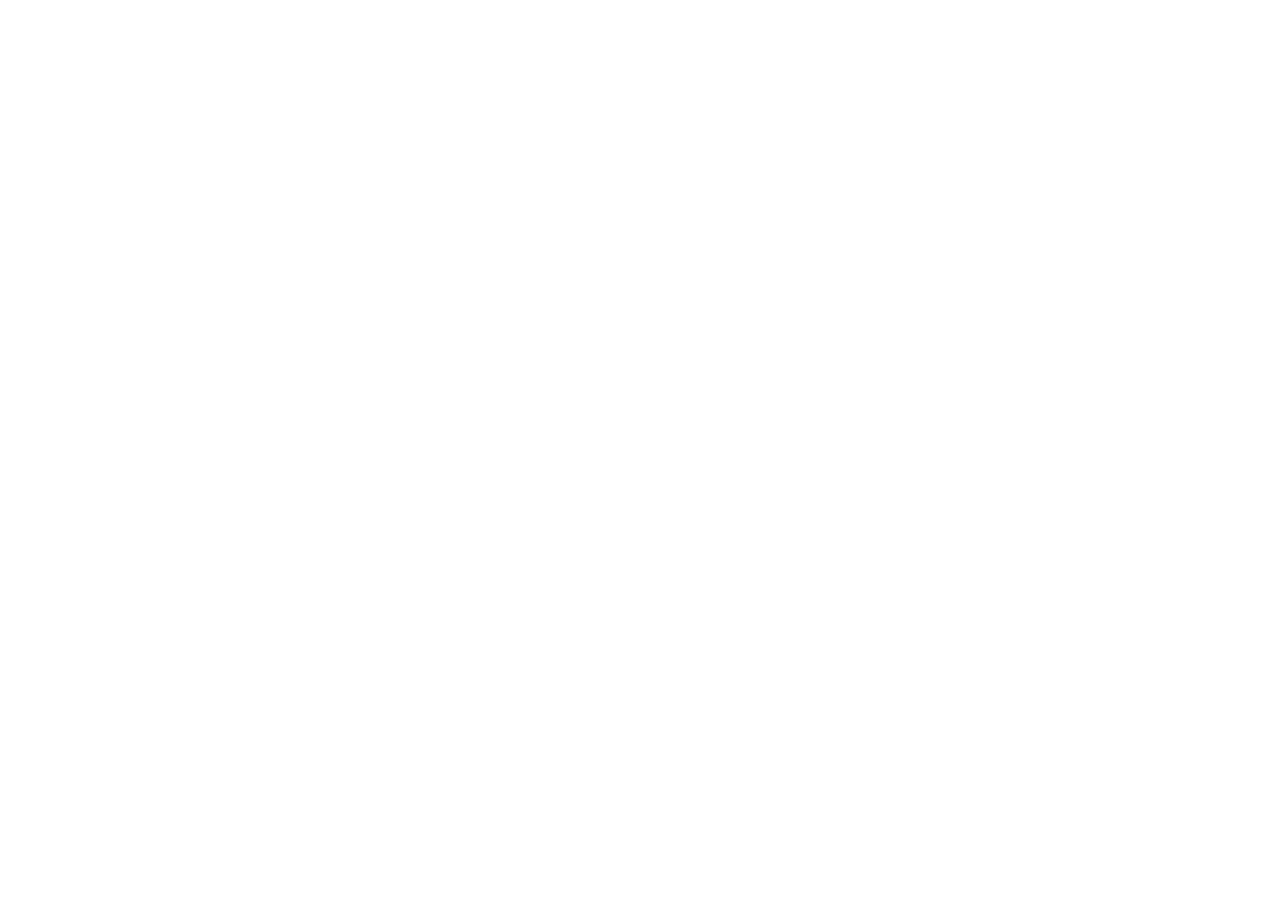
==== portfolio.html @ ed696833 "adding" ====
<!DOCTYPE html>
<html lang="ru">
<head>
    <meta charset="UTF-8">
    <meta http-equiv="X-UA-Compatible" content="IE=edge">
    <meta name="viewport" content="width=device-width, initial-scale=1.0">
    <title>Web Studio</title>
    <link rel="preconnect" href="https://fonts.googleapis.com">
    <link rel="preconnect" href="https://fonts.gstatic.com" crossorigin>
    <link href="https://fonts.googleapis.com/css2?family=Raleway:wght@700&family=Roboto:wght@400;500;700;900&display=swap" rel="stylesheet">
    <link rel="stylesheet" href="css/styles.css">
</head>

<body>
    
</body>
</html>
---- css/styles.css ----
:root {
    --main-color: #212121;
    --secondary-color: #757575;
    --accent-color: #2196F3;
    --black-color: #000000;
    --white-color: #FFFFFF;
    --transparent-color: rgba(255, 255, 255, 0.6);
    --dark-background: #2F303A;
    --team-background: #F5F4FA;
    --main-font: 'Roboto', sans-serif;
    --logo-font: 'Raleway', sans-serif;
}

body {
    font-family: var(--main-font);
    color: var(--main-color);
    background-color: var(--white-color);
}
a {
    text-decoration: none;
}
ul {
    list-style: none;
}

/* header */
.logo {
    font-family: var(--logo-font);
    font-weight: 700;
    font-size: 26px;
    line-height: 1.19;
    color: var(--accent-color);
}
.black-logo {
    color: var(--black-color);
}
.nav-link {
    font-weight: 500;
    font-size: 14px;
    line-height: 1.14;
    color: var(--main-color);
}
.nav-contact {
    font-weight: 500;
    font-size: 14px;
    line-height: 1.14;
    color: var(--secondary-color);
}
.nav-link.current {
    color: var(--accent-color)
}
.nav-link:hover,
.nav-link:focus,
.nav-contact:focus,
.nav-contact:hover {
    color: var(--accent-color);
}
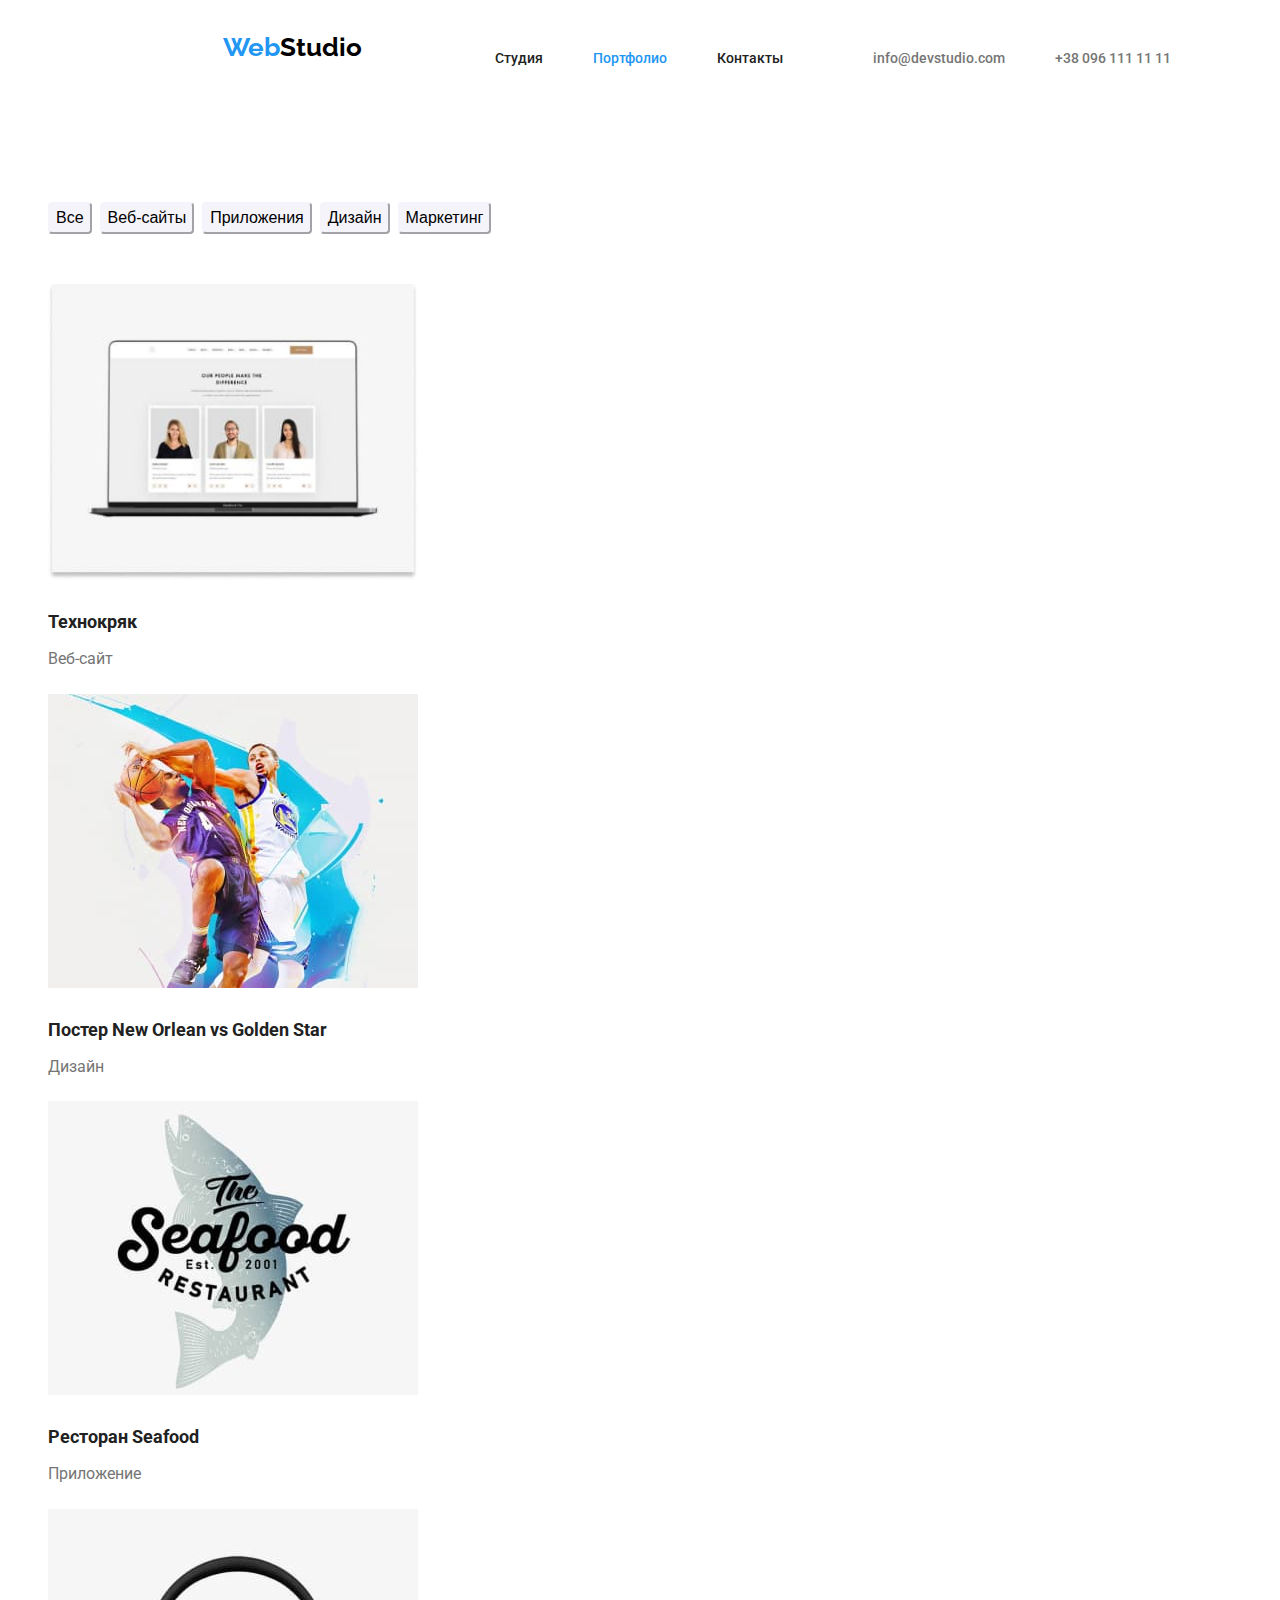
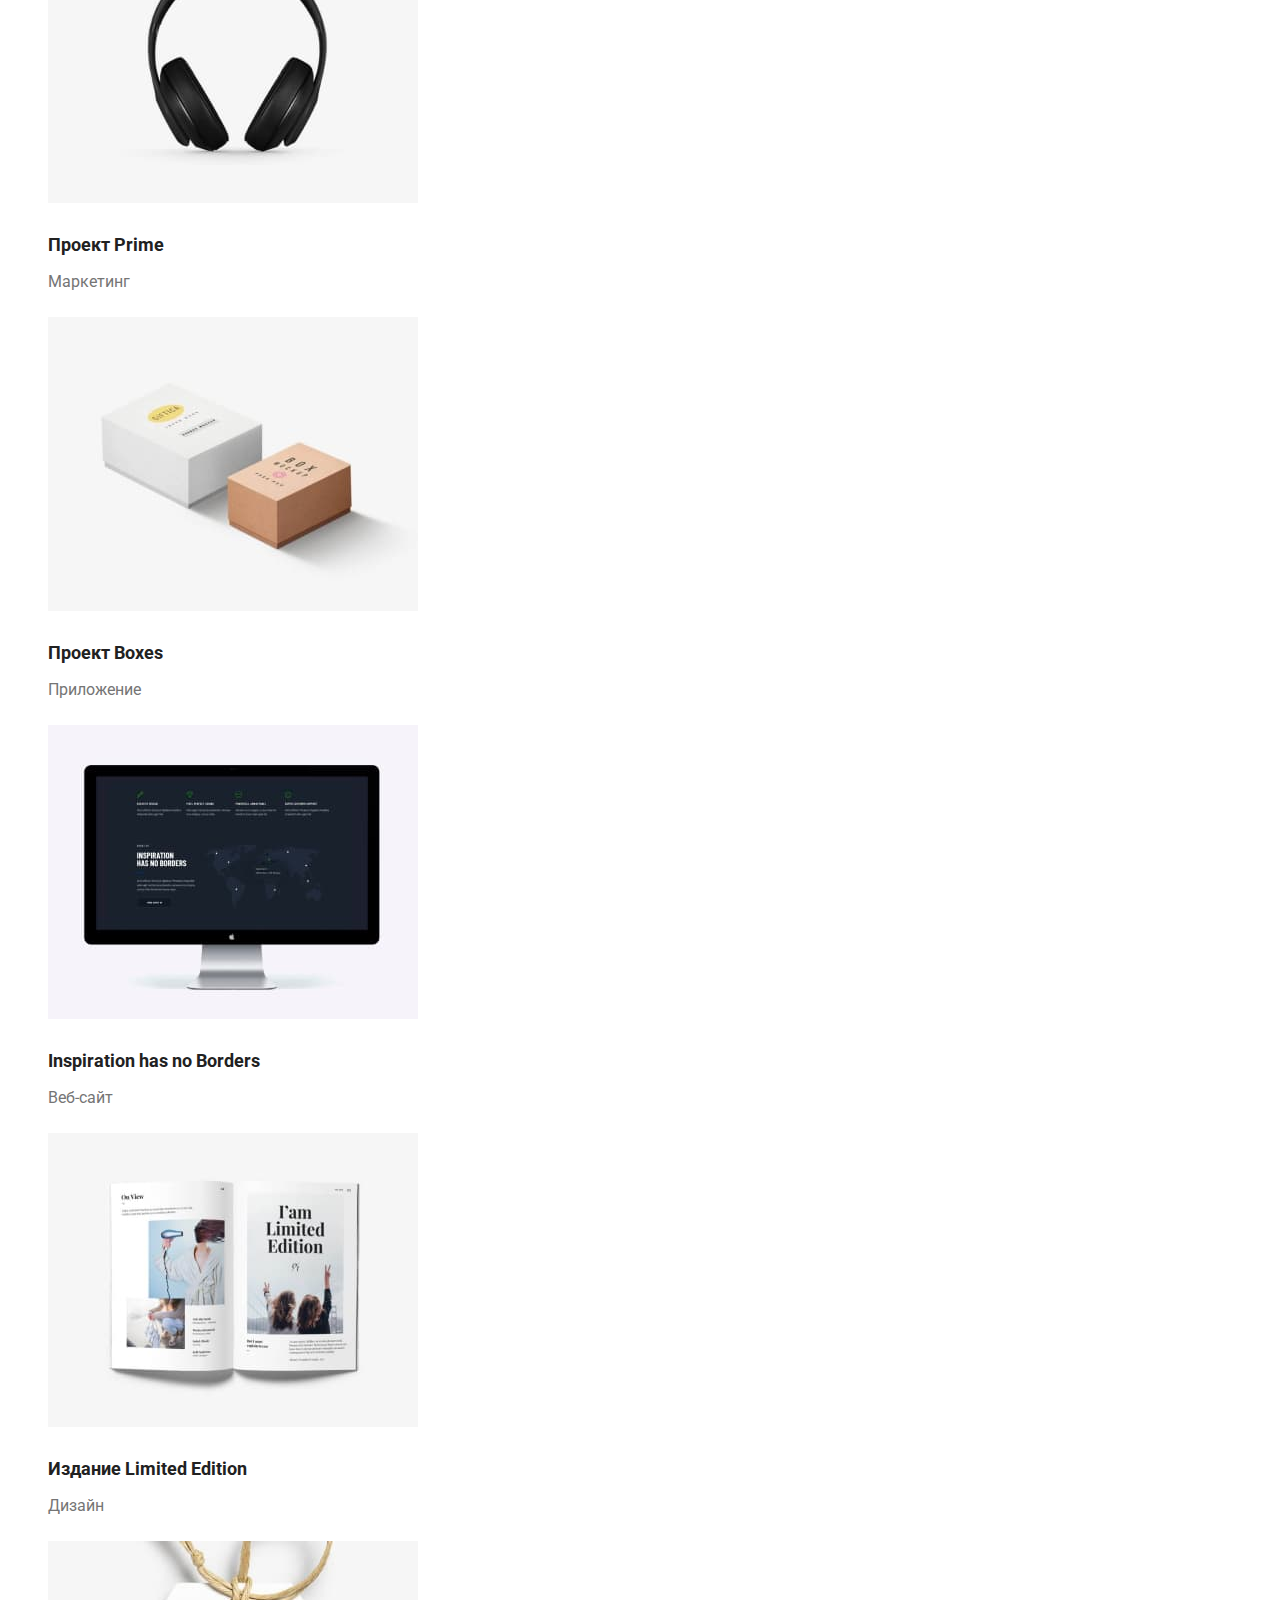
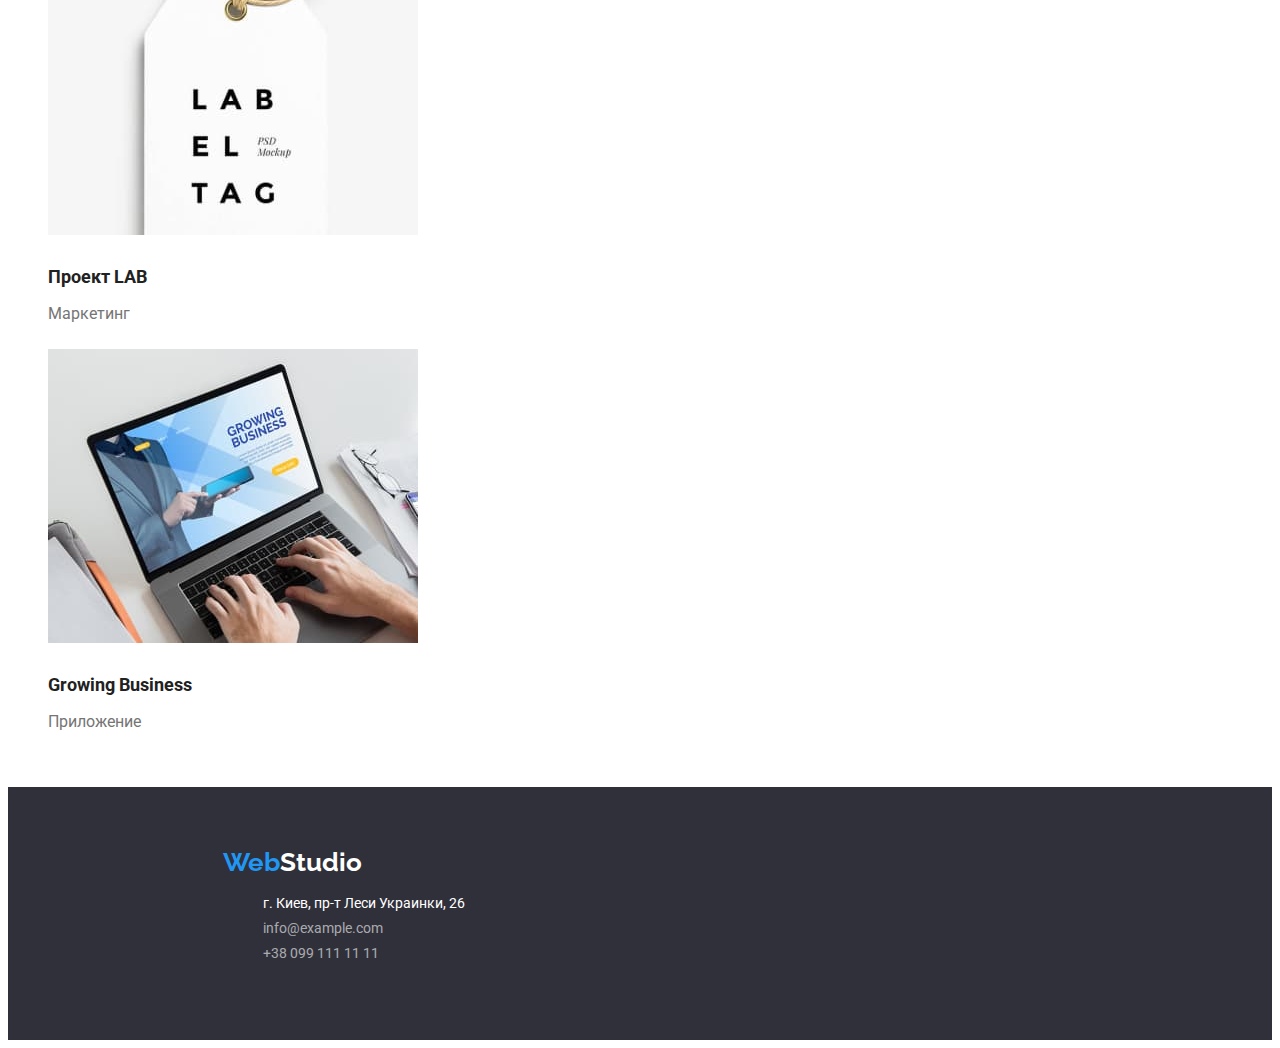
==== commit 0f0e384b: "additions" ====
--- a/portfolio.html
+++ b/portfolio.html
@@ -12,6 +12,120 @@
 </head>
 
 <body>
+    <!-- header -->
+    <header class="header">
+        <a href="./index.html" class="logo" land="en">Web<span class="header-logo">Studio</span></a>
+        <nav class="nav">
+            <ul class="nav-links">
+                <li>
+                    <a href="./index.html" class="nav-link">Студия</a>
+                </li>
+                <li>
+                    <a href="./portfolio.html" class="nav-link current">Портфолио</a>
+                </li>
+                <li><a href="" class="nav-link">Контакты</a>
+                </li>
+            </ul>
+        </nav>
+        <ul class="nav-contacts">
+            <li>
+                <a href="mailto:info@devstudio.com" class="nav-contact">info@devstudio.com</a>
+            </li>
+            <li>
+                <a href="tel:+380961111111" class="nav-contact">+38 096 111 11 11</a>
+            </li>
+        </ul>
+    </header>
+
+    <!-- main -->
+    <main>
+        <section class="portfolio">
+            <h1 hidden>Портфолио</h1>
+            <ul class="portfolio-filters">
+                <li>
+                    <button type="button" class="portfolio-button">Все</button>
+                </li>
+                <li>
+                    <button type="button" class="portfolio-button">Веб-сайты</button>
+                </li>
+                <li>
+                    <button type="button" class="portfolio-button">Приложения</button>
+                </li>
+                <li>
+                    <button type="button" class="portfolio-button">Дизайн</button>
+                </li>
+                <li>
+                    <button type="button" class="portfolio-button">Маркетинг</button>
+                </li>
+            </ul>
+
+            <ul class="portfolio-list">
+                <li>
+                    <img class="portfolio-image" src="./images/img1.jpg" alt="Веб-сайт Технокряк" width="370">
+                    <h3 class="portfolio-caption">Технокряк</h3>
+                    <p class="portfolio-desc">Веб-сайт</p>
+                </li>
+                <li>
+                    <img class="portfolio-image" src="./images/img2.jpg" alt="Постер New Orlean vs Golden Star" width="370">
+                    <h3 class="portfolio-caption">Постер New Orlean vs Golden Star</h3>
+                    <p class="portfolio-desc">Дизайн</p>
+                </li>
+                <li>
+                    <img class="portfolio-image" src="./images/img3.jpg" alt="Ресторан Seafood" width="370">
+                    <h3 class="portfolio-caption">Ресторан Seafood</h3>
+                    <p class="portfolio-desc">Приложение</p>
+                </li>
+                <li>
+                    <img class="portfolio-image" src="./images/img4.jpg" alt="Проект Prime" width="370">
+                    <h3 class="portfolio-caption">Проект Prime</h3>
+                    <p class="portfolio-desc">Маркетинг</p>
+                </li>
+                <li>
+                    <img class="portfolio-image" src="./images/img5.jpg" alt="Проект Boxes" width="370">
+                    <h3 class="portfolio-caption">Проект Boxes</h3>
+                    <p class="portfolio-desc">Приложение</p>
+                </li>
+                <li>
+                    <img class="portfolio-image" src="./images/img6.jpg" alt="Веб-сайт Inspiration has no Borders" width="370">
+                    <h3 class="portfolio-caption">Inspiration has no Borders</h3>
+                    <p class="portfolio-desc">Веб-сайт</p>
+                </li>
+                <li>
+                    <img class="portfolio-image" src="./images/img7.jpg" alt="Издание Limited Edition" width="370">
+                    <h3 class="portfolio-caption">Издание Limited Edition</h3>
+                    <p class="portfolio-desc">Дизайн</p>
+                </li>
+                <li>
+                    <img class="portfolio-image" src="./images/img8.jpg" alt="Проект LAB" width="370">
+                    <h3 class="portfolio-caption">Проект LAB</h3>
+                    <p class="portfolio-desc">Маркетинг</p>
+                </li>
+                <li>
+                    <img class="portfolio-image" src="./images/img9.jpg" alt="Приложение Growing Business" width="370">
+                    <h3 class="portfolio-caption">Growing Business</h3>
+                    <p class="portfolio-desc">Приложение</p>
+                </li>
+            </ul>
+        </section>
+    </main>
+
+    <!-- footer -->
+    <footer class="footer">
+        <a href="./index.html" class="logo" lang="en">Web<span class="footer-logo">Studio</span></a>
+        <address class="address">
+            <ul class="address-list">
+                <li>
+                    <a href="https://goo.gl/maps/qeavJFTJLoTcAHn66" target="_blank" rel="noopener nofollow noreferrer" class="footer-address">г. Киев, пр-т Леси Украинки, 26</a>
+                </li>
+                <li>
+                    <a href="mailto:info@example.com" class="footer-contacts">info@example.com</a>
+                </li>
+                <li>
+                    <a href="tel:+380991111111" class="footer-contacts">+38 099 111 11 11</a>
+                </li>
+            </ul>
+        </address>
+    </footer>
     
 </body>
 </html>--- a/css/styles.css
+++ b/css/styles.css
@@ -24,27 +24,43 @@
 }
 
 /* header */
+.header {
+    display: flex;
+    padding: 24px 0 25px 215px;
+}
 .logo {
     font-family: var(--logo-font);
     font-weight: 700;
     font-size: 26px;
     line-height: 1.19;
     color: var(--accent-color);
-}
-.black-logo {
+    margin-right: 93px;
+}
+.header-logo {
     color: var(--black-color);
+}
+.nav {
+
+}
+.nav-links {
+    display: flex;
 }
 .nav-link {
     font-weight: 500;
     font-size: 14px;
     line-height: 1.14;
     color: var(--main-color);
+    margin-right: 50px;
+}
+.nav-contacts {
+    display: flex;
 }
 .nav-contact {
     font-weight: 500;
     font-size: 14px;
     line-height: 1.14;
     color: var(--secondary-color);
+    margin-right: 50px;
 }
 .nav-link.current {
     color: var(--accent-color)
@@ -55,3 +71,178 @@
 .nav-contact:hover {
     color: var(--accent-color);
 }
+
+/* hero */
+.hero {
+    background-color: var(--dark-background);
+    padding-top: 200px;
+    padding-bottom: 200px;
+}
+.hero-title {
+    font-weight: 900;
+    font-size: 44px;
+    line-height: 1.36;
+    text-align: center;
+    text-transform: uppercase;
+    color: var(--white-color);
+}
+.hero-button {
+    font-weight: 700;
+    font-size: 16px;
+    line-height: 1.88;
+    color: var(--white-color);
+    background-color: var(--accent-color);
+    box-shadow: 0px 4px 4px rgba(0, 0, 0, 0.15);
+    border-radius: 4px;
+    border-color: var(--accent-color);
+    cursor: pointer;
+    margin: 0 auto; 
+    display: block;
+}
+
+/* section */
+.section-title {
+    font-weight: 700;
+    font-size: 36px;
+    line-height: 1.17;
+    text-align: center;
+}
+
+/* features */
+.features-list {
+    display: flex;
+    margin-top: 94px;
+}
+.features-title {
+    font-weight: 700;
+    font-size: 14px;
+    line-height: 1.14;
+    text-transform: uppercase;
+    margin-bottom: 10px;
+}
+.features-text {
+    font-weight: 400;
+    font-size: 14px;
+    line-height: 1.71;
+    color: var(--secondary-color);
+    margin-right: 30px;
+}
+
+/* work */
+.work-list {
+    display: flex;
+}
+.work-image {
+    margin-right: 30px;
+}
+
+/* team */
+.team-section {
+    background-color: var(--team-background);
+    padding-top: 94px;
+    padding-bottom: 94px;
+}
+.team-list {
+    display: flex;
+    text-align: center;
+}
+.team-image {
+    margin-right: 30px;
+    margin-bottom: 30px;
+}
+.team-worker {
+    font-weight: 500;
+    font-size: 16px;
+    line-height: 1.19;
+    margin-bottom: 10px;
+}
+.team-profession {
+    font-weight: 400;
+    font-size: 16px;
+    line-height: 1.19;
+    color: var(--secondary-color);
+    margin-top: 0;
+    margin-bottom: 30px;
+}
+
+/* footer */
+.footer {
+    background-color: var(--dark-background);
+    padding: 60px 0 60px 215px;
+}
+.footer-logo {
+    color: var(--white-color);
+}
+.address-list {
+    font-style: normal;
+    font-weight: 400;
+    font-size: 14px;
+    line-height: 1.71;
+    color: var(--white-color);
+}
+.footer-address {
+    font-weight: 400;
+    font-size: 14px;
+    line-height: 1.71;
+    color: var(--white-color);
+}
+.footer-contacts {
+    font-weight: 400;
+    font-size: 14px;
+    line-height: 24px;
+    color: var(--transparent-color);
+}
+.footer-address:hover,
+.footer-address:focus,
+.footer-contacts:hover,
+.footer-contacts:focus {
+    color: var(--accent-color);
+}
+
+/* portfolio */
+.portfolio {
+    margin-top: 94px;
+    margin-bottom: 50px;
+}
+.portfolio-filters {
+    display: flex;
+    margin-top: 94px;
+    margin-bottom: 50px;
+}
+.portfolio-button {
+    font-weight: 500;
+    font-size: 16px;
+    line-height: 1.63;
+    background: var(--team-background);
+    border-radius: 4px;
+    border-color: var(--team-background);
+    margin-right: 8px;
+    cursor: pointer;
+}
+.portfolio-button:hover,
+.portfolio-button:focus {
+    color: var(--white-color);
+    background-color: var(--accent-color);
+}
+.portfolio-list {
+
+}
+.portfolio-image {
+    margin-right: 30px;
+    margin-bottom: 20px;
+}
+.portfolio-caption {
+    font-weight: 700;
+    font-size: 18px;
+    line-height: 2;
+    margin-top: 0;
+    margin-bottom: 4px;
+}
+.portfolio-desc {
+    font-weight: 400;
+    font-size: 16px;
+    line-height: 1.87;
+    color: var(--secondary-color);
+    margin-top: 0;
+    margin-bottom: 20px;
+}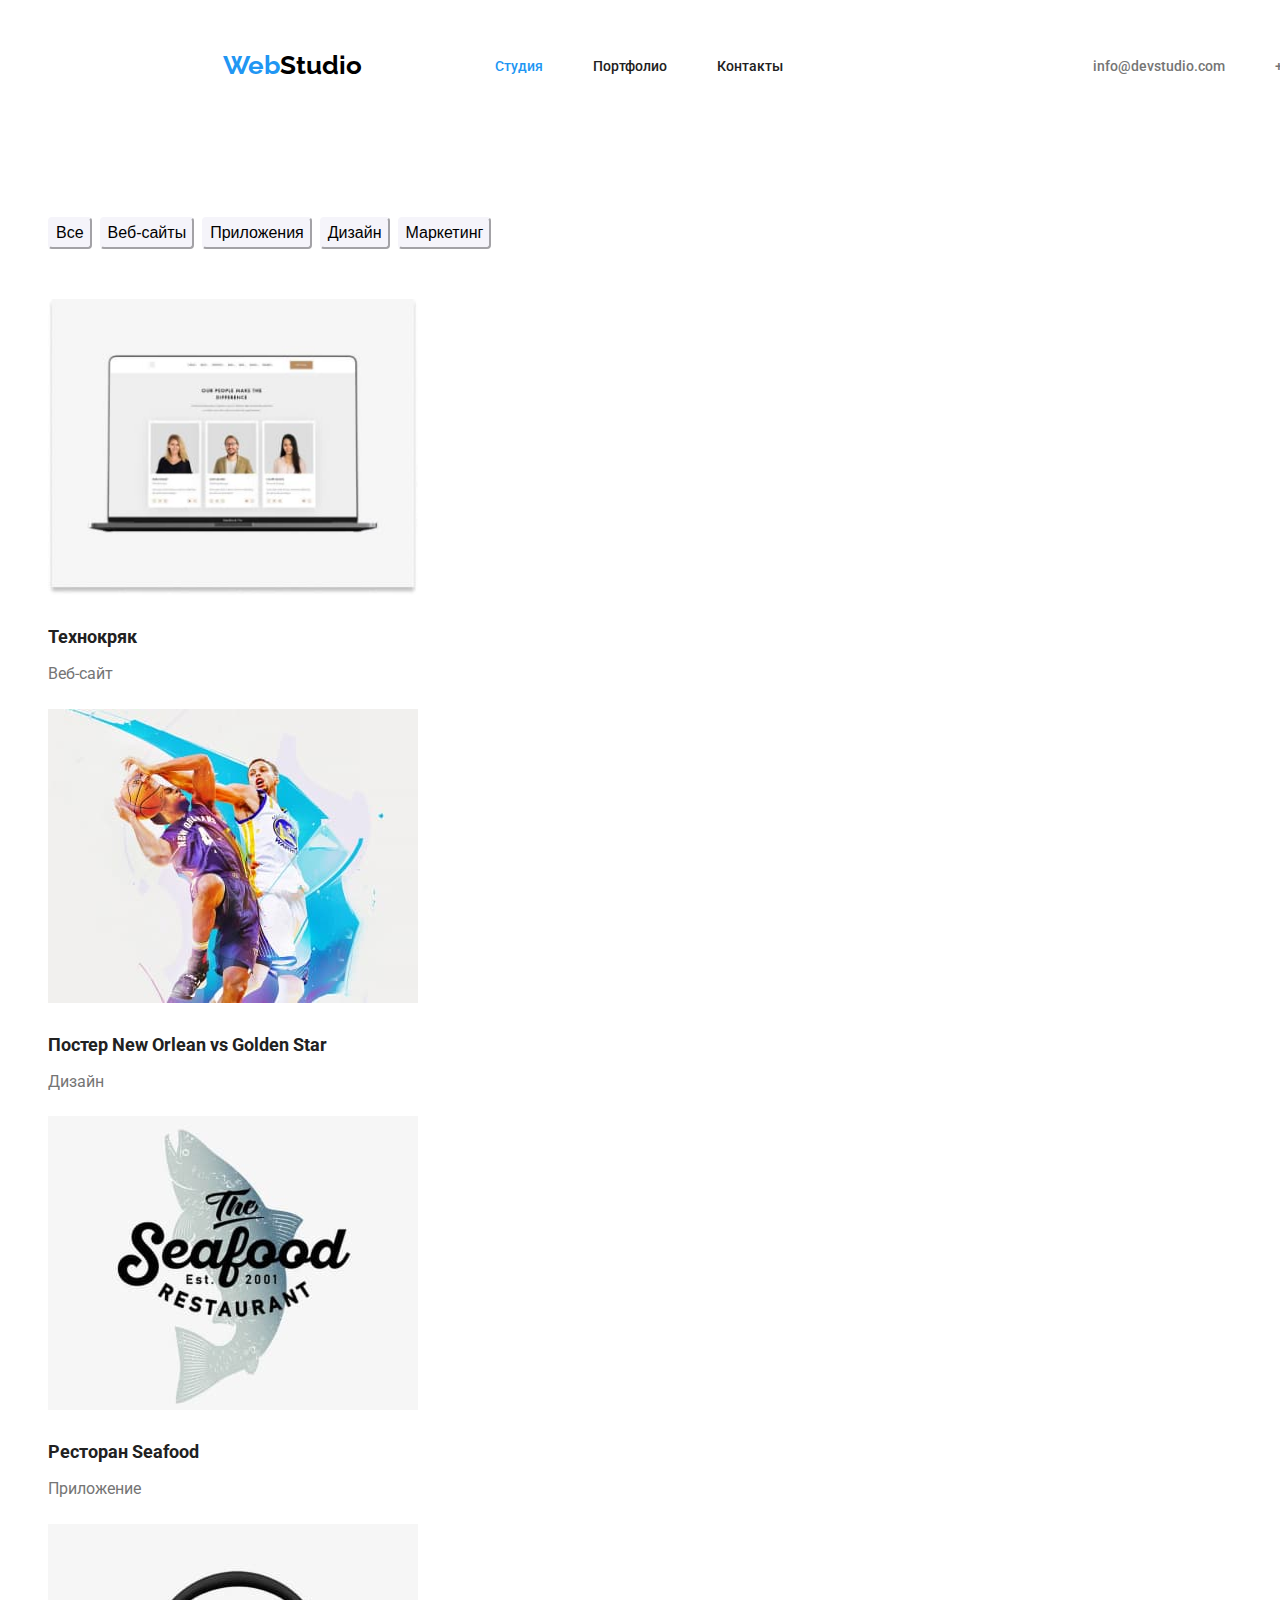
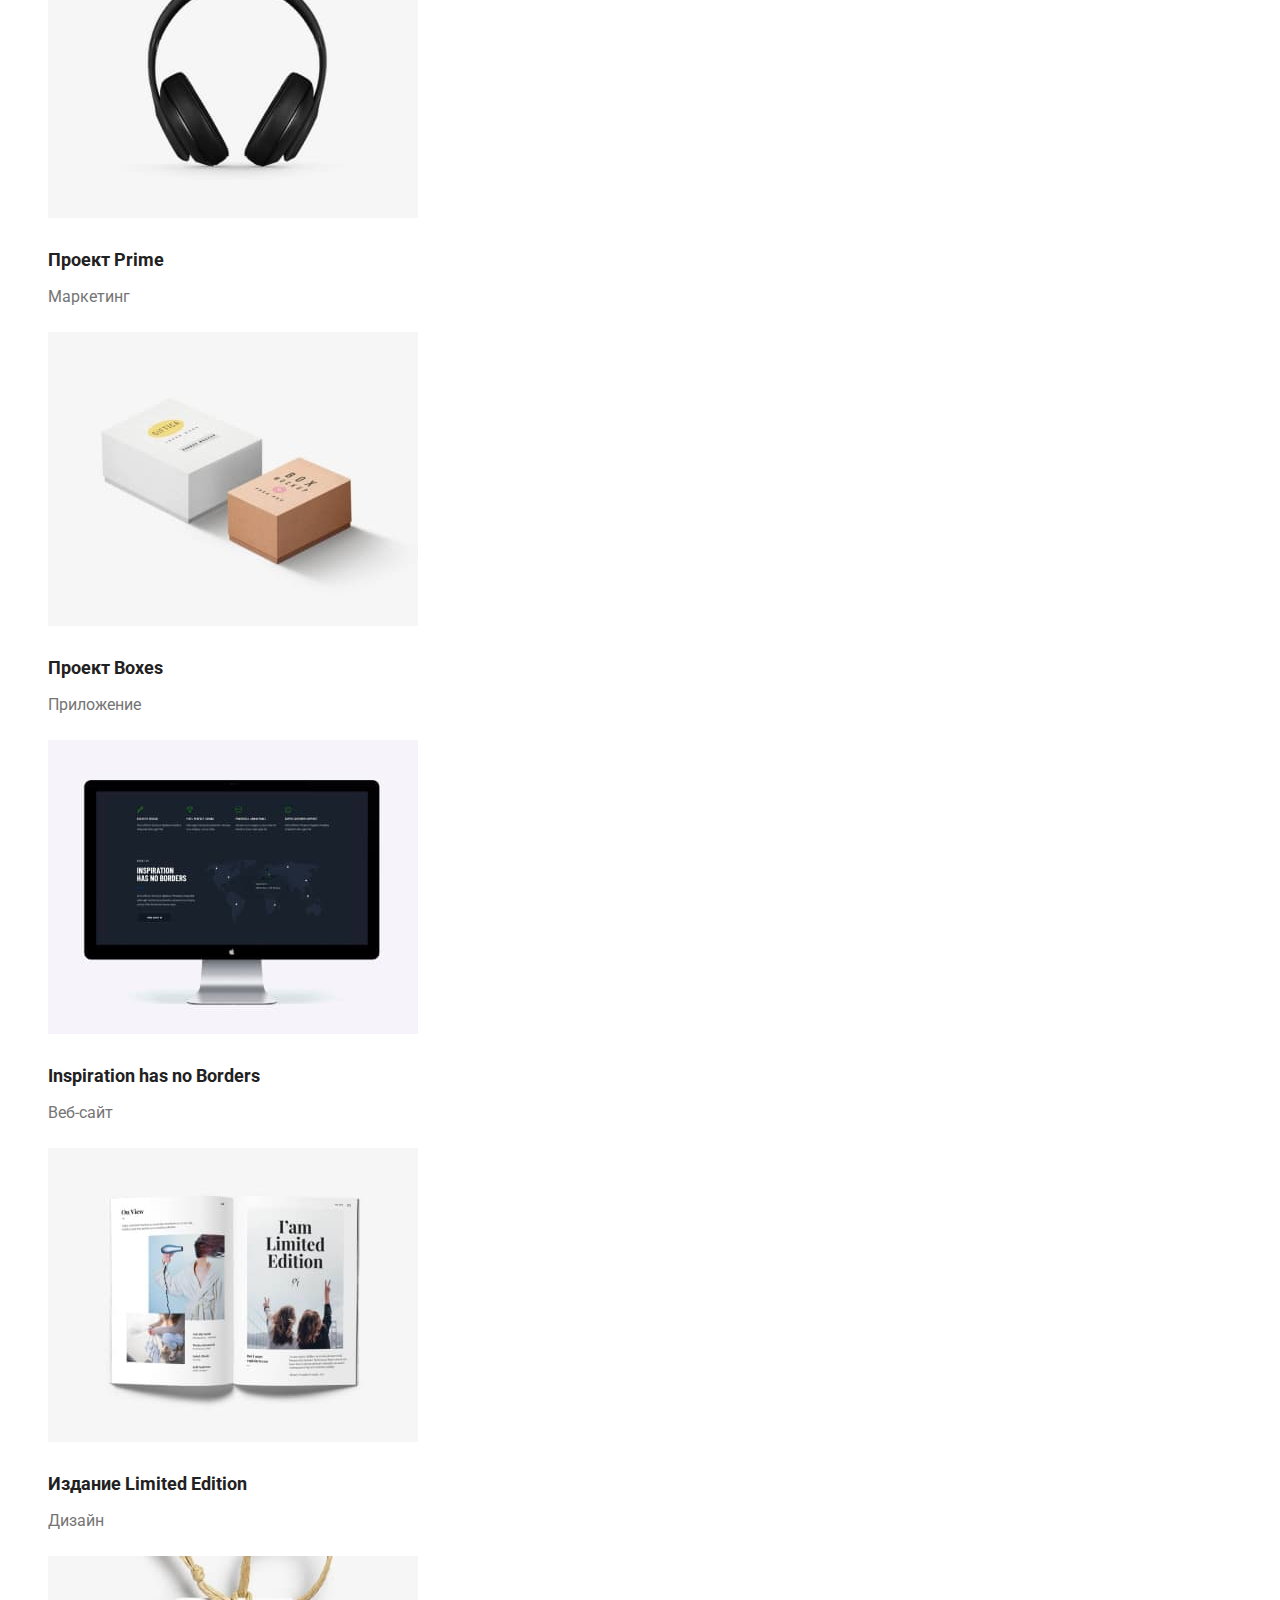
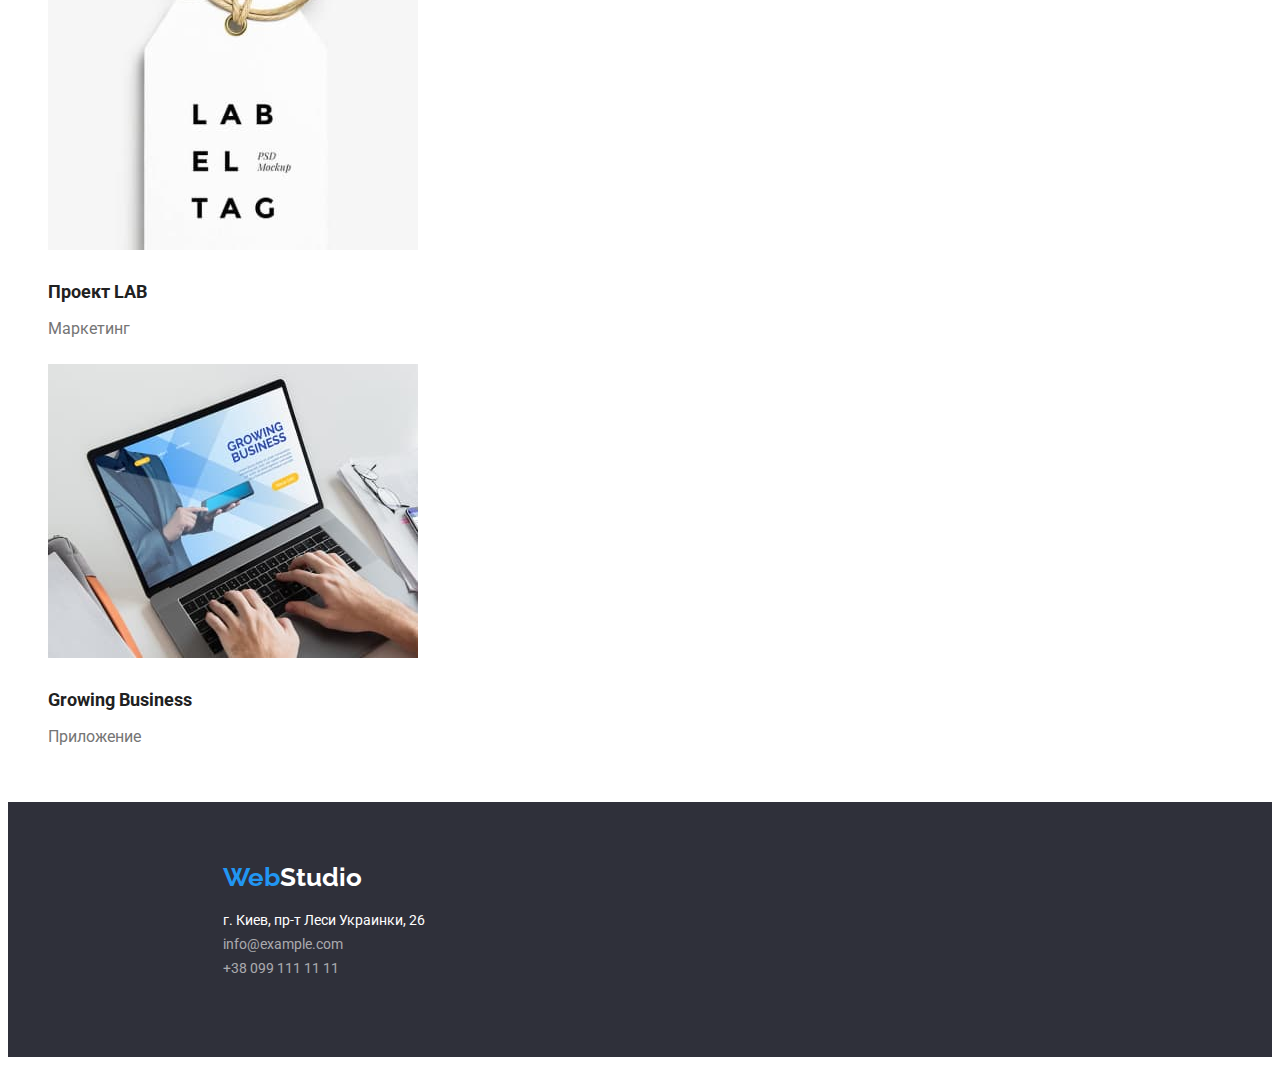
==== commit 7856bc94: "update portfolio.html" ====
--- a/portfolio.html
+++ b/portfolio.html
@@ -14,27 +14,30 @@
 <body>
     <!-- header -->
     <header class="header">
-        <a href="./index.html" class="logo" land="en">Web<span class="header-logo">Studio</span></a>
-        <nav class="nav">
-            <ul class="nav-links">
+        <div class="header-container">
+            <a href="./index.html" class="header-logo" lang="en">Web<span class="logo-black">Studio</span></a>
+            <nav class="nav">
+                <ul class="nav-links">
+                    <li>
+                        <a href="./index.html" class="nav-link current">Студия</a>
+                    </li>
+                    <li>
+                        <a href="./portfolio.html" class="nav-link">Портфолио</a>
+                    </li>
+                    <li>
+                        <a href="" class="nav-link">Контакты</a>
+                    </li>
+                </ul>
+            </nav>
+            <ul class="nav-contacts">
                 <li>
-                    <a href="./index.html" class="nav-link">Студия</a>
+                    <a href="mailto:info@devstudio.com" class="nav-contact">info@devstudio.com</a>
                 </li>
                 <li>
-                    <a href="./portfolio.html" class="nav-link current">Портфолио</a>
-                </li>
-                <li><a href="" class="nav-link">Контакты</a>
+                    <a href="tel:+380961111111" class="nav-contact">+38 096 111 11 11</a>
                 </li>
             </ul>
-        </nav>
-        <ul class="nav-contacts">
-            <li>
-                <a href="mailto:info@devstudio.com" class="nav-contact">info@devstudio.com</a>
-            </li>
-            <li>
-                <a href="tel:+380961111111" class="nav-contact">+38 096 111 11 11</a>
-            </li>
-        </ul>
+        </div>
     </header>
 
     <!-- main -->
@@ -111,20 +114,22 @@
 
     <!-- footer -->
     <footer class="footer">
-        <a href="./index.html" class="logo" lang="en">Web<span class="footer-logo">Studio</span></a>
-        <address class="address">
-            <ul class="address-list">
-                <li>
-                    <a href="https://goo.gl/maps/qeavJFTJLoTcAHn66" target="_blank" rel="noopener nofollow noreferrer" class="footer-address">г. Киев, пр-т Леси Украинки, 26</a>
-                </li>
-                <li>
-                    <a href="mailto:info@example.com" class="footer-contacts">info@example.com</a>
-                </li>
-                <li>
-                    <a href="tel:+380991111111" class="footer-contacts">+38 099 111 11 11</a>
-                </li>
-            </ul>
-        </address>
+        <div class="footer-container">
+            <a href="./index.html" class="footer-logo" lang="en">Web<span class="logo-white">Studio</span></a>
+            <address class="address">
+                <ul class="address-list">
+                    <li>
+                        <a href="https://goo.gl/maps/qeavJFTJLoTcAHn66" target="_blank" rel="noopener nofollow noreferrer" class="footer-address">г. Киев, пр-т Леси Украинки, 26</a>
+                    </li>
+                    <li>
+                        <a href="mailto:info@example.com" class="footer-contact">info@example.com</a>
+                    </li>
+                    <li>
+                        <a href="tel:+380991111111" class="footer-contact">+38 099 111 11 11</a>
+                    </li>
+                </ul>
+            </address>
+        </div>
     </footer>
     
 </body>
--- a/css/styles.css
+++ b/css/styles.css
@@ -25,25 +25,28 @@
 
 /* header */
 .header {
-    display: flex;
-    padding: 24px 0 25px 215px;
-}
-.logo {
+    padding: 32px 0 32px 0;
+}
+.header-container {
+    width: 1600px;
+    margin: 0 auto; 
+    display: block;
+    display: flex;
+}
+.header-logo {
     font-family: var(--logo-font);
     font-weight: 700;
     font-size: 26px;
     line-height: 1.19;
     color: var(--accent-color);
-    margin-right: 93px;
-}
-.header-logo {
+    margin: 10px 93px 0 215px;
+}
+.logo-black {
     color: var(--black-color);
 }
-.nav {
-
-}
 .nav-links {
     display: flex;
+    margin-right: 170px;
 }
 .nav-link {
     font-weight: 500;
@@ -54,13 +57,14 @@
 }
 .nav-contacts {
     display: flex;
+    margin-right: 215px;
 }
 .nav-contact {
     font-weight: 500;
     font-size: 14px;
     line-height: 1.14;
     color: var(--secondary-color);
-    margin-right: 50px;
+    margin-left: 50px;
 }
 .nav-link.current {
     color: var(--accent-color)
@@ -75,8 +79,12 @@
 /* hero */
 .hero {
     background-color: var(--dark-background);
-    padding-top: 200px;
-    padding-bottom: 200px;
+}
+.hero-container {
+    width: 600px;
+    margin: 0 auto; 
+    display: block;
+    padding: 200px 0 200px 0;
 }
 .hero-title {
     font-weight: 900;
@@ -85,6 +93,8 @@
     text-align: center;
     text-transform: uppercase;
     color: var(--white-color);
+    margin-top: 0;
+    margin-bottom: 30px;
 }
 .hero-button {
     font-weight: 700;
@@ -95,40 +105,55 @@
     box-shadow: 0px 4px 4px rgba(0, 0, 0, 0.15);
     border-radius: 4px;
     border-color: var(--accent-color);
+    padding: 10px 32px 10px 32px;
     cursor: pointer;
     margin: 0 auto; 
     display: block;
 }
 
-/* section */
-.section-title {
+/* features */
+.features {
+    padding: 94px 0 94px 0;
+}
+.features-container {
+    width: 1170px;
+    margin: 0 auto;
+    display: block;
+}
+.features-list {
+    display: flex;
+}
+.features-subtitle {
+    font-weight: 700;
+    font-size: 14px;
+    line-height: 1.14;
+    text-transform: uppercase;
+    margin-bottom: 10px;
+}
+.features-text {
+    font-weight: 400;
+    font-size: 14px;
+    line-height: 1.71;
+    color: var(--secondary-color);
+    margin-right: 30px;
+}
+
+/* work */
+.work {
+    padding-bottom: 94px;
+}
+.work-container {
+    width: 1170px;
+    margin: 0 auto;
+    display: block;
+}
+.work-title {
     font-weight: 700;
     font-size: 36px;
     line-height: 1.17;
     text-align: center;
-}
-
-/* features */
-.features-list {
-    display: flex;
-    margin-top: 94px;
-}
-.features-title {
-    font-weight: 700;
-    font-size: 14px;
-    line-height: 1.14;
-    text-transform: uppercase;
-    margin-bottom: 10px;
-}
-.features-text {
-    font-weight: 400;
-    font-size: 14px;
-    line-height: 1.71;
-    color: var(--secondary-color);
-    margin-right: 30px;
-}
-
-/* work */
+    margin-bottom: 50px;
+}
 .work-list {
     display: flex;
 }
@@ -137,10 +162,21 @@
 }
 
 /* team */
-.team-section {
+.team {
     background-color: var(--team-background);
-    padding-top: 94px;
-    padding-bottom: 94px;
+    padding: 94px 0 94px 0;
+}
+.team-container {
+    width: 1170px;
+    margin: 0 auto;
+    display: block;   
+}
+.team-title {
+    font-weight: 700;
+    font-size: 36px;
+    line-height: 1.17;
+    text-align: center;
+    margin-bottom: 50px;
 }
 .team-list {
     display: flex;
@@ -148,12 +184,14 @@
 }
 .team-image {
     margin-right: 30px;
-    margin-bottom: 30px;
+    background-color: rgba(255, 255, 255, 1);
+    filter: drop-shadow(0px 4px 4px rgba(0, 0, 0, 0.25));
 }
 .team-worker {
     font-weight: 500;
     font-size: 16px;
     line-height: 1.19;
+    margin-top: 30px;
     margin-bottom: 10px;
 }
 .team-profession {
@@ -168,34 +206,46 @@
 /* footer */
 .footer {
     background-color: var(--dark-background);
-    padding: 60px 0 60px 215px;
+    padding: 60px 0 60px 0;
+}
+.footer-container {
+    width: 1600px;
+    margin: 0 auto; 
+    display: block;
 }
 .footer-logo {
+    font-family: var(--logo-font);
+    font-weight: 700;
+    font-size: 26px;
+    line-height: 1.19;
+    color: var(--accent-color);
+    margin: 0 0 20px 215px;
+}
+.logo-white {
     color: var(--white-color);
 }
 .address-list {
     font-style: normal;
+    margin-left: 175px;
+}
+.footer-address {
     font-weight: 400;
     font-size: 14px;
     line-height: 1.71;
     color: var(--white-color);
-}
-.footer-address {
+    margin-bottom: 10px;
+}
+.footer-contact {
     font-weight: 400;
     font-size: 14px;
     line-height: 1.71;
-    color: var(--white-color);
-}
-.footer-contacts {
-    font-weight: 400;
-    font-size: 14px;
-    line-height: 24px;
     color: var(--transparent-color);
+    margin-bottom: 10px;
 }
 .footer-address:hover,
 .footer-address:focus,
-.footer-contacts:hover,
-.footer-contacts:focus {
+.footer-contact:hover,
+.footer-contact:focus {
     color: var(--accent-color);
 }
 
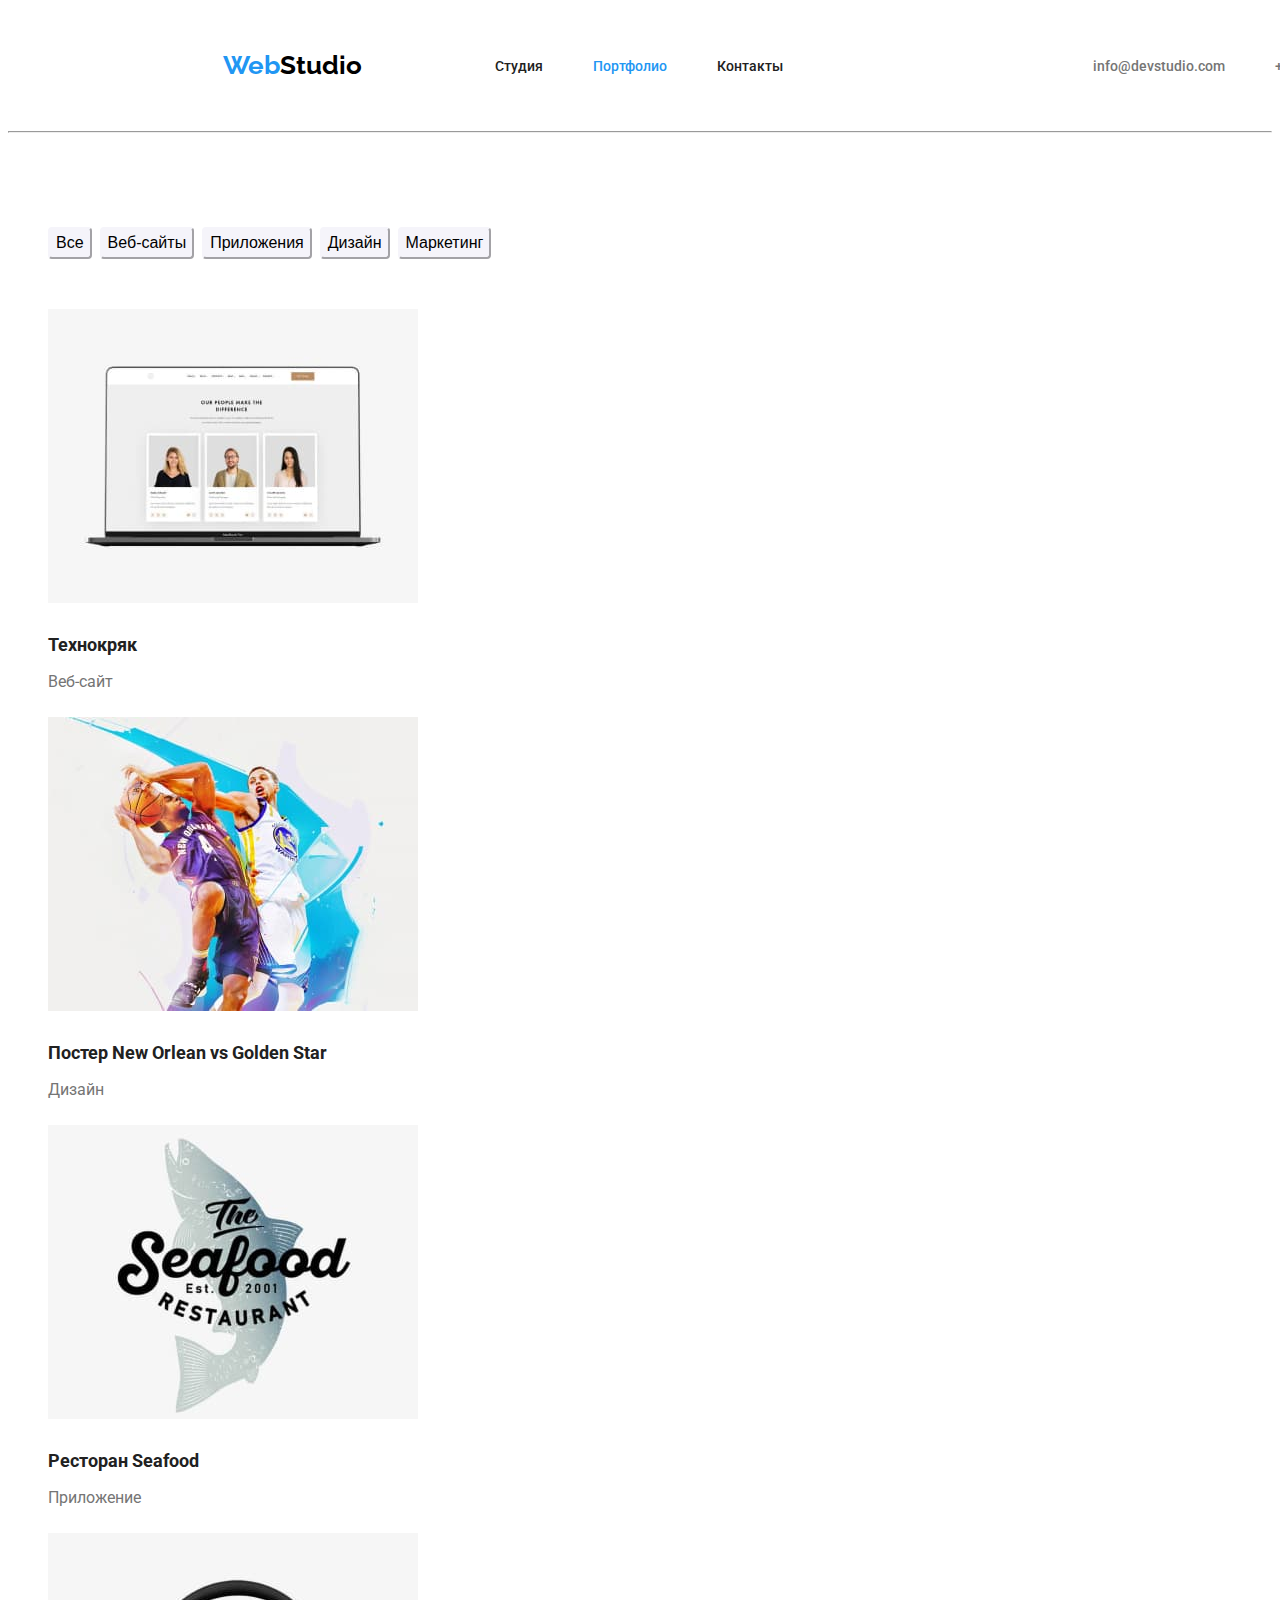
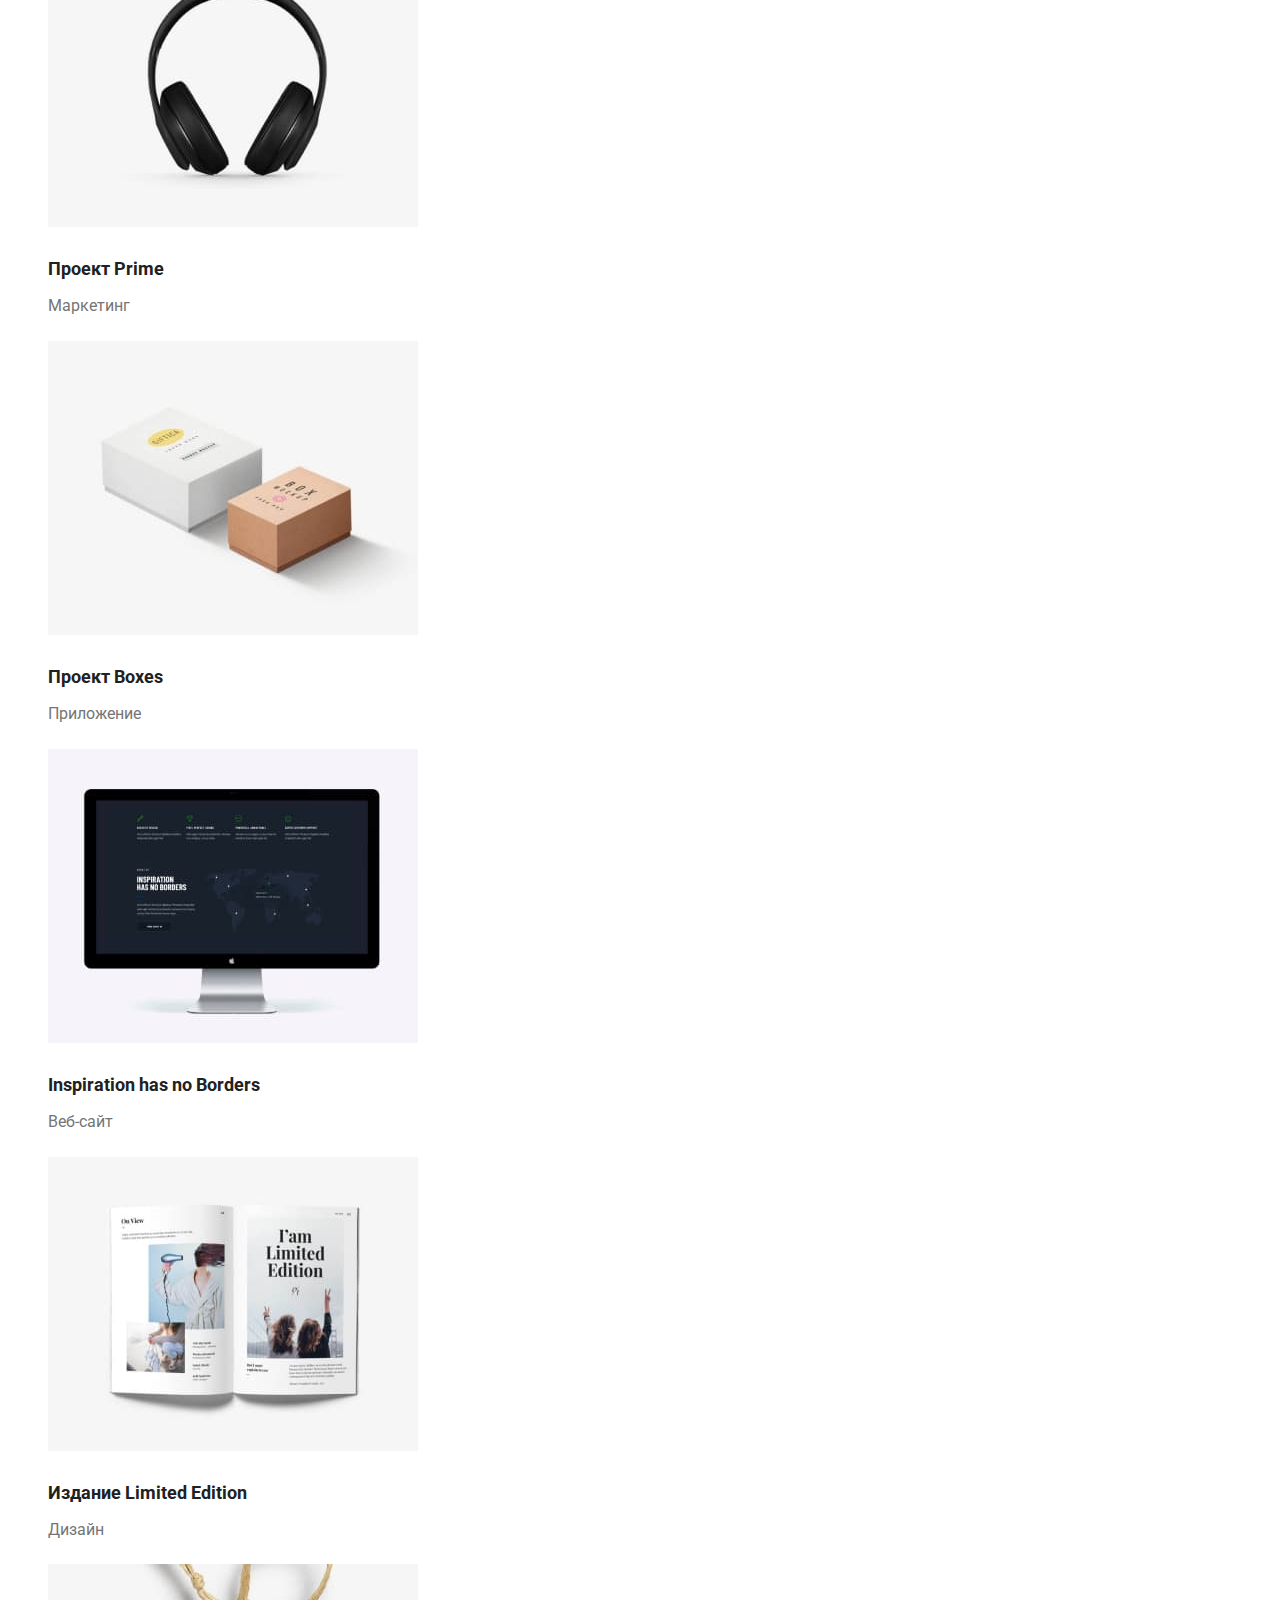
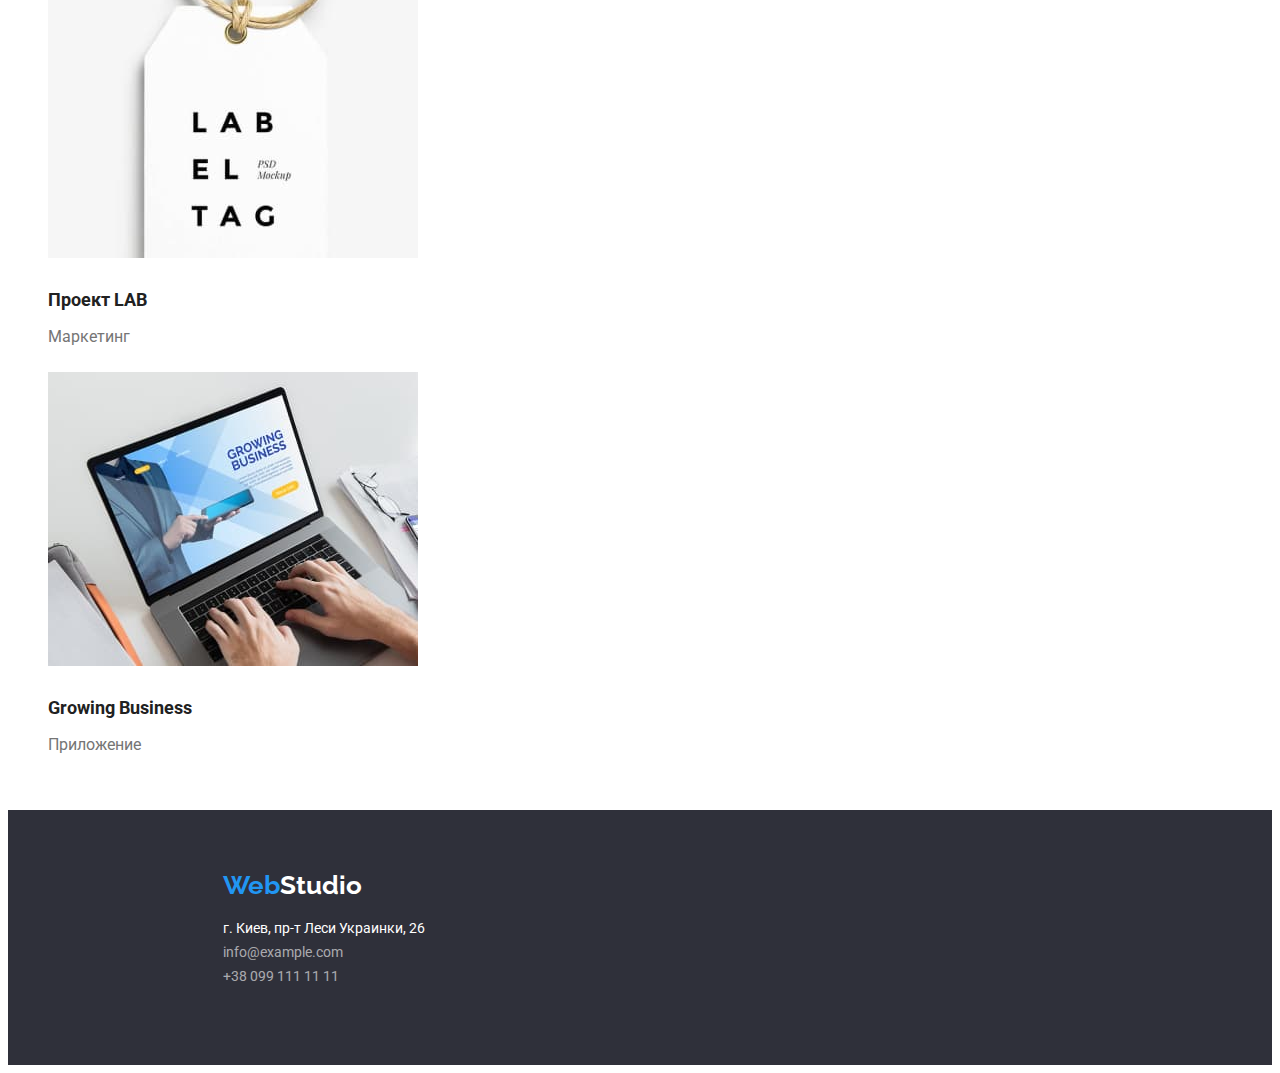
==== commit 87aa0b14: "update portfolio.html" ====
--- a/portfolio.html
+++ b/portfolio.html
@@ -19,10 +19,10 @@
             <nav class="nav">
                 <ul class="nav-links">
                     <li>
-                        <a href="./index.html" class="nav-link current">Студия</a>
+                        <a href="./index.html" class="nav-link">Студия</a>
                     </li>
                     <li>
-                        <a href="./portfolio.html" class="nav-link">Портфолио</a>
+                        <a href="./portfolio.html" class="nav-link current">Портфолио</a>
                     </li>
                     <li>
                         <a href="" class="nav-link">Контакты</a>
@@ -42,6 +42,8 @@
 
     <!-- main -->
     <main>
+        <hr class="line">
+        <!-- portfolio -->
         <section class="portfolio">
             <h1 hidden>Портфолио</h1>
             <ul class="portfolio-filters">
@@ -63,47 +65,47 @@
             </ul>
 
             <ul class="portfolio-list">
-                <li>
+                <li class="portfolio-images">
                     <img class="portfolio-image" src="./images/img1.jpg" alt="Веб-сайт Технокряк" width="370">
                     <h3 class="portfolio-caption">Технокряк</h3>
                     <p class="portfolio-desc">Веб-сайт</p>
                 </li>
-                <li>
+                <li class="portfolio-images">
                     <img class="portfolio-image" src="./images/img2.jpg" alt="Постер New Orlean vs Golden Star" width="370">
                     <h3 class="portfolio-caption">Постер New Orlean vs Golden Star</h3>
                     <p class="portfolio-desc">Дизайн</p>
                 </li>
-                <li>
+                <li class="portfolio-images">
                     <img class="portfolio-image" src="./images/img3.jpg" alt="Ресторан Seafood" width="370">
                     <h3 class="portfolio-caption">Ресторан Seafood</h3>
                     <p class="portfolio-desc">Приложение</p>
                 </li>
-                <li>
+                <li class="portfolio-images">
                     <img class="portfolio-image" src="./images/img4.jpg" alt="Проект Prime" width="370">
                     <h3 class="portfolio-caption">Проект Prime</h3>
                     <p class="portfolio-desc">Маркетинг</p>
                 </li>
-                <li>
+                <li class="portfolio-images">
                     <img class="portfolio-image" src="./images/img5.jpg" alt="Проект Boxes" width="370">
                     <h3 class="portfolio-caption">Проект Boxes</h3>
                     <p class="portfolio-desc">Приложение</p>
                 </li>
-                <li>
+                <li class="portfolio-images">
                     <img class="portfolio-image" src="./images/img6.jpg" alt="Веб-сайт Inspiration has no Borders" width="370">
                     <h3 class="portfolio-caption">Inspiration has no Borders</h3>
                     <p class="portfolio-desc">Веб-сайт</p>
                 </li>
-                <li>
+                <li class="portfolio-images">
                     <img class="portfolio-image" src="./images/img7.jpg" alt="Издание Limited Edition" width="370">
                     <h3 class="portfolio-caption">Издание Limited Edition</h3>
                     <p class="portfolio-desc">Дизайн</p>
                 </li>
-                <li>
+                <li class="portfolio-images">
                     <img class="portfolio-image" src="./images/img8.jpg" alt="Проект LAB" width="370">
                     <h3 class="portfolio-caption">Проект LAB</h3>
                     <p class="portfolio-desc">Маркетинг</p>
                 </li>
-                <li>
+                <li class="portfolio-images">
                     <img class="portfolio-image" src="./images/img9.jpg" alt="Приложение Growing Business" width="370">
                     <h3 class="portfolio-caption">Growing Business</h3>
                     <p class="portfolio-desc">Приложение</p>
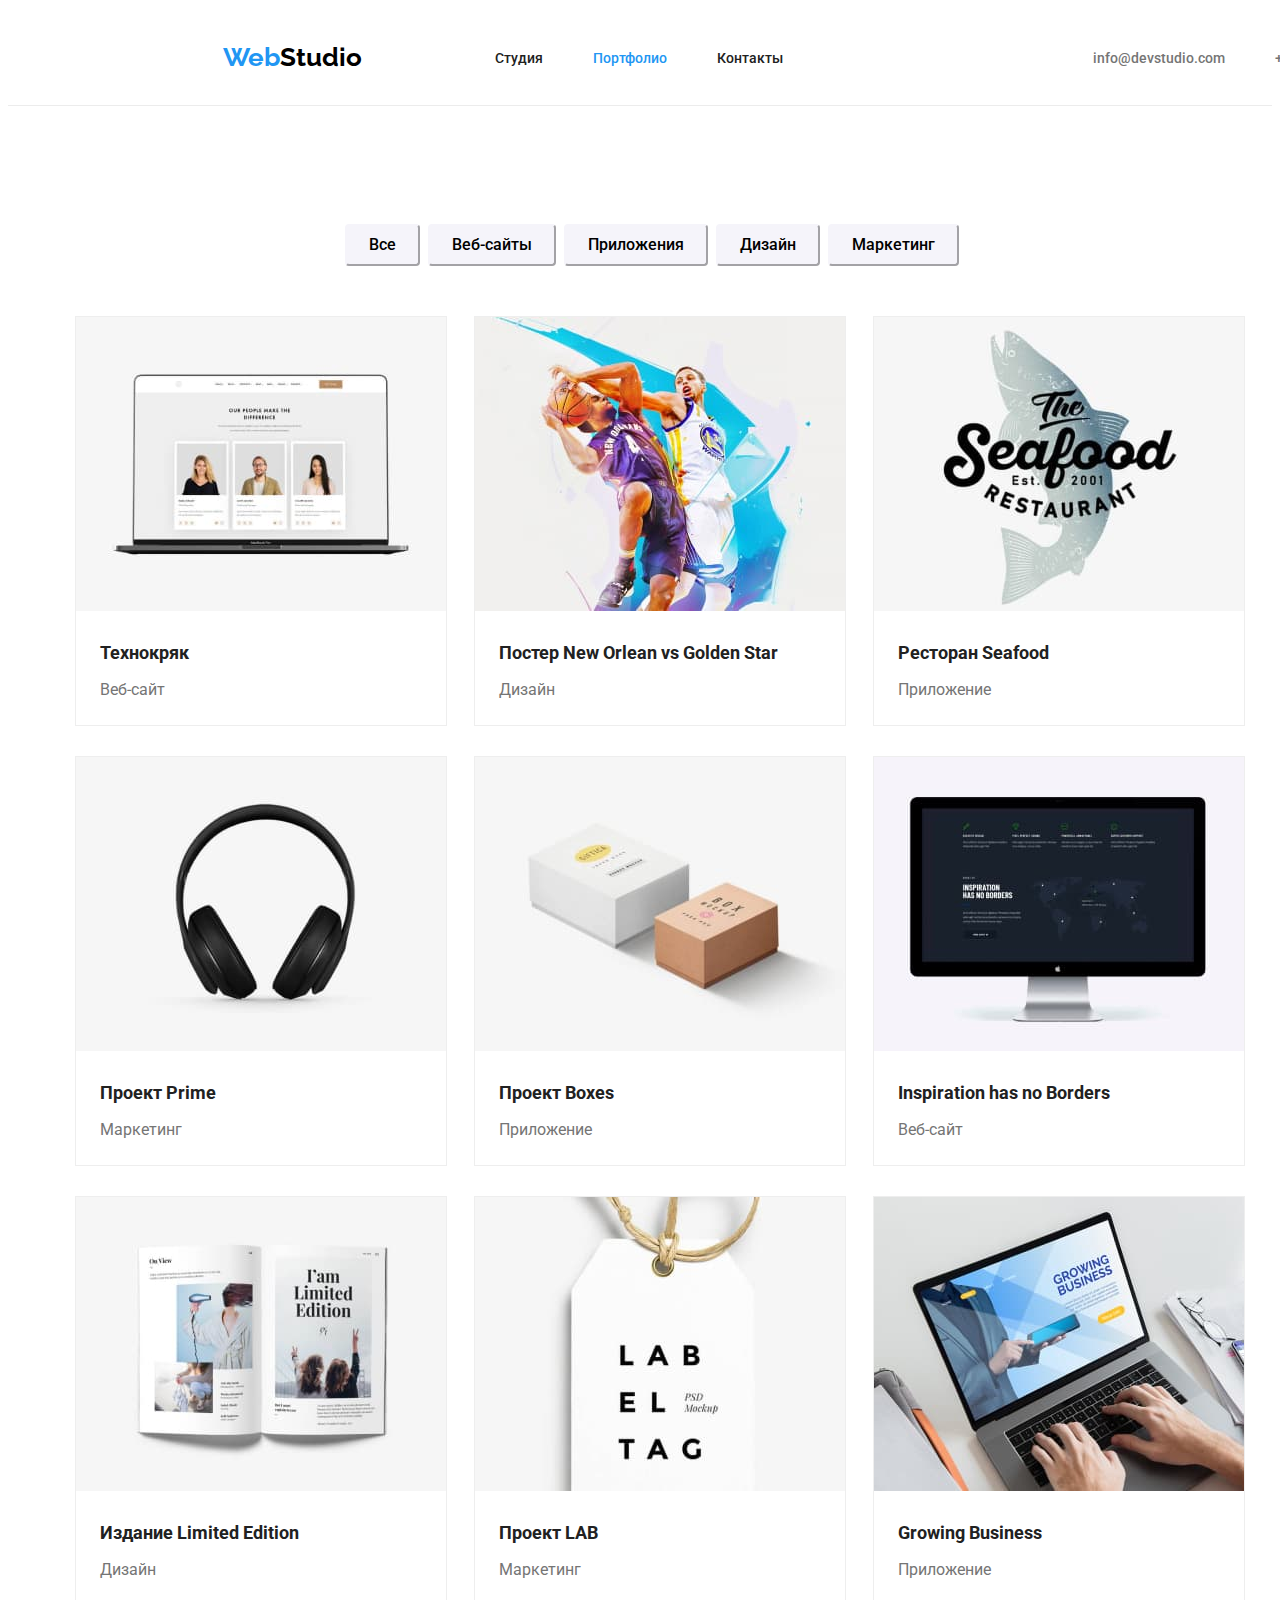
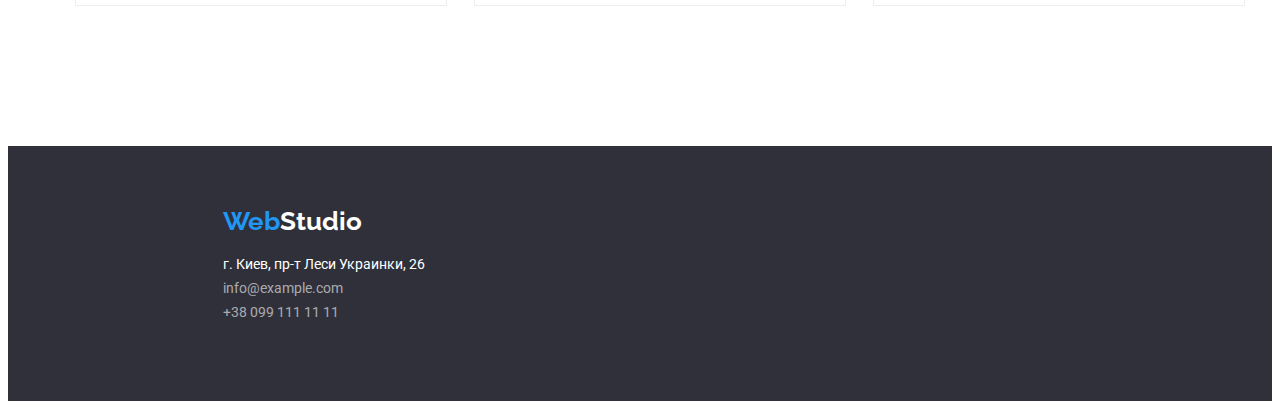
==== commit 12e8f208: "update portfolio.html" ====
--- a/portfolio.html
+++ b/portfolio.html
@@ -66,49 +66,67 @@
 
             <ul class="portfolio-list">
                 <li class="portfolio-images">
-                    <img class="portfolio-image" src="./images/img1.jpg" alt="Веб-сайт Технокряк" width="370">
-                    <h3 class="portfolio-caption">Технокряк</h3>
-                    <p class="portfolio-desc">Веб-сайт</p>
+                    <a href="">
+                        <img class="portfolio-image" src="./images/img1.jpg" alt="Веб-сайт Технокряк" width="370">
+                        <h3 class="portfolio-caption">Технокряк</h3>
+                        <p class="portfolio-desc">Веб-сайт</p>
+                    </a>
                 </li>
                 <li class="portfolio-images">
-                    <img class="portfolio-image" src="./images/img2.jpg" alt="Постер New Orlean vs Golden Star" width="370">
-                    <h3 class="portfolio-caption">Постер New Orlean vs Golden Star</h3>
-                    <p class="portfolio-desc">Дизайн</p>
+                    <a href="">
+                        <img class="portfolio-image" src="./images/img2.jpg" alt="Постер New Orlean vs Golden Star" width="370">
+                        <h3 class="portfolio-caption">Постер New Orlean vs Golden Star</h3>
+                        <p class="portfolio-desc">Дизайн</p>
+                    </a>
                 </li>
                 <li class="portfolio-images">
-                    <img class="portfolio-image" src="./images/img3.jpg" alt="Ресторан Seafood" width="370">
-                    <h3 class="portfolio-caption">Ресторан Seafood</h3>
-                    <p class="portfolio-desc">Приложение</p>
+                    <a href="">
+                        <img class="portfolio-image" src="./images/img3.jpg" alt="Ресторан Seafood" width="370">
+                        <h3 class="portfolio-caption">Ресторан Seafood</h3>
+                        <p class="portfolio-desc">Приложение</p>
+                    </a>
                 </li>
                 <li class="portfolio-images">
-                    <img class="portfolio-image" src="./images/img4.jpg" alt="Проект Prime" width="370">
-                    <h3 class="portfolio-caption">Проект Prime</h3>
-                    <p class="portfolio-desc">Маркетинг</p>
+                    <a href="">
+                        <img class="portfolio-image" src="./images/img4.jpg" alt="Проект Prime" width="370">
+                        <h3 class="portfolio-caption">Проект Prime</h3>
+                        <p class="portfolio-desc">Маркетинг</p>
+                    </a>
                 </li>
                 <li class="portfolio-images">
-                    <img class="portfolio-image" src="./images/img5.jpg" alt="Проект Boxes" width="370">
-                    <h3 class="portfolio-caption">Проект Boxes</h3>
-                    <p class="portfolio-desc">Приложение</p>
+                    <a href="">
+                        <img class="portfolio-image" src="./images/img5.jpg" alt="Проект Boxes" width="370">
+                        <h3 class="portfolio-caption">Проект Boxes</h3>
+                        <p class="portfolio-desc">Приложение</p>
+                    </a>
                 </li>
                 <li class="portfolio-images">
-                    <img class="portfolio-image" src="./images/img6.jpg" alt="Веб-сайт Inspiration has no Borders" width="370">
-                    <h3 class="portfolio-caption">Inspiration has no Borders</h3>
-                    <p class="portfolio-desc">Веб-сайт</p>
+                    <a href="">
+                        <img class="portfolio-image" src="./images/img6.jpg" alt="Веб-сайт Inspiration has no Borders" width="370">
+                        <h3 class="portfolio-caption">Inspiration has no Borders</h3>
+                        <p class="portfolio-desc">Веб-сайт</p>
+                    </a>
                 </li>
                 <li class="portfolio-images">
-                    <img class="portfolio-image" src="./images/img7.jpg" alt="Издание Limited Edition" width="370">
-                    <h3 class="portfolio-caption">Издание Limited Edition</h3>
-                    <p class="portfolio-desc">Дизайн</p>
+                    <a href="">
+                        <img class="portfolio-image" src="./images/img7.jpg" alt="Издание Limited Edition" width="370">
+                        <h3 class="portfolio-caption">Издание Limited Edition</h3>
+                        <p class="portfolio-desc">Дизайн</p>
+                    </a>
                 </li>
                 <li class="portfolio-images">
-                    <img class="portfolio-image" src="./images/img8.jpg" alt="Проект LAB" width="370">
-                    <h3 class="portfolio-caption">Проект LAB</h3>
-                    <p class="portfolio-desc">Маркетинг</p>
+                    <a href="">
+                        <img class="portfolio-image" src="./images/img8.jpg" alt="Проект LAB" width="370">
+                        <h3 class="portfolio-caption">Проект LAB</h3>
+                        <p class="portfolio-desc">Маркетинг</p>
+                    </a>
                 </li>
                 <li class="portfolio-images">
-                    <img class="portfolio-image" src="./images/img9.jpg" alt="Приложение Growing Business" width="370">
-                    <h3 class="portfolio-caption">Growing Business</h3>
-                    <p class="portfolio-desc">Приложение</p>
+                    <a href="">
+                        <img class="portfolio-image" src="./images/img9.jpg" alt="Приложение Growing Business" width="370">
+                        <h3 class="portfolio-caption">Growing Business</h3>
+                        <p class="portfolio-desc">Приложение</p>
+                    </a>
                 </li>
             </ul>
         </section>
--- a/css/styles.css
+++ b/css/styles.css
@@ -25,7 +25,7 @@
 
 /* header */
 .header {
-    padding: 32px 0 32px 0;
+    padding: 24px 0 14px 0;
 }
 .header-container {
     width: 1600px;
@@ -250,22 +250,31 @@
 }
 
 /* portfolio */
+.line {
+    border: none;
+    background-color: rgba(236, 236, 236, 1);
+    height: 1px;
+}
 .portfolio {
-    margin-top: 94px;
-    margin-bottom: 50px;
+    padding: 94px 0 94px 0;
+    display: flex;
+    flex-direction: column;
+    align-items: center;
 }
 .portfolio-filters {
-    display: flex;
-    margin-top: 94px;
-    margin-bottom: 50px;
+    width: 630px;
+    display: flex;
+    margin-bottom: 34px;
 }
 .portfolio-button {
+    font-family: var(--main-font);
     font-weight: 500;
     font-size: 16px;
     line-height: 1.63;
     background: var(--team-background);
     border-radius: 4px;
     border-color: var(--team-background);
+    padding: 6px 22px 6px 22px;
     margin-right: 8px;
     cursor: pointer;
 }
@@ -275,24 +284,27 @@
     background-color: var(--accent-color);
 }
 .portfolio-list {
-
-}
-.portfolio-image {
-    margin-right: 30px;
-    margin-bottom: 20px;
+    width: 1170px;
+    display: flex;
+    flex-wrap: wrap;
+    justify-content: space-between;
+}
+.portfolio-images {
+    border: 1px solid #EEEEEE;
+    margin-bottom: 30px;
+    
 }
 .portfolio-caption {
     font-weight: 700;
     font-size: 18px;
     line-height: 2;
-    margin-top: 0;
-    margin-bottom: 4px;
+    color: var(--main-color);
+    margin: 20px 0 4px 24px;
 }
 .portfolio-desc {
     font-weight: 400;
     font-size: 16px;
     line-height: 1.87;
     color: var(--secondary-color);
-    margin-top: 0;
-    margin-bottom: 20px;
+    margin: 0 0 20px 24px;
 }